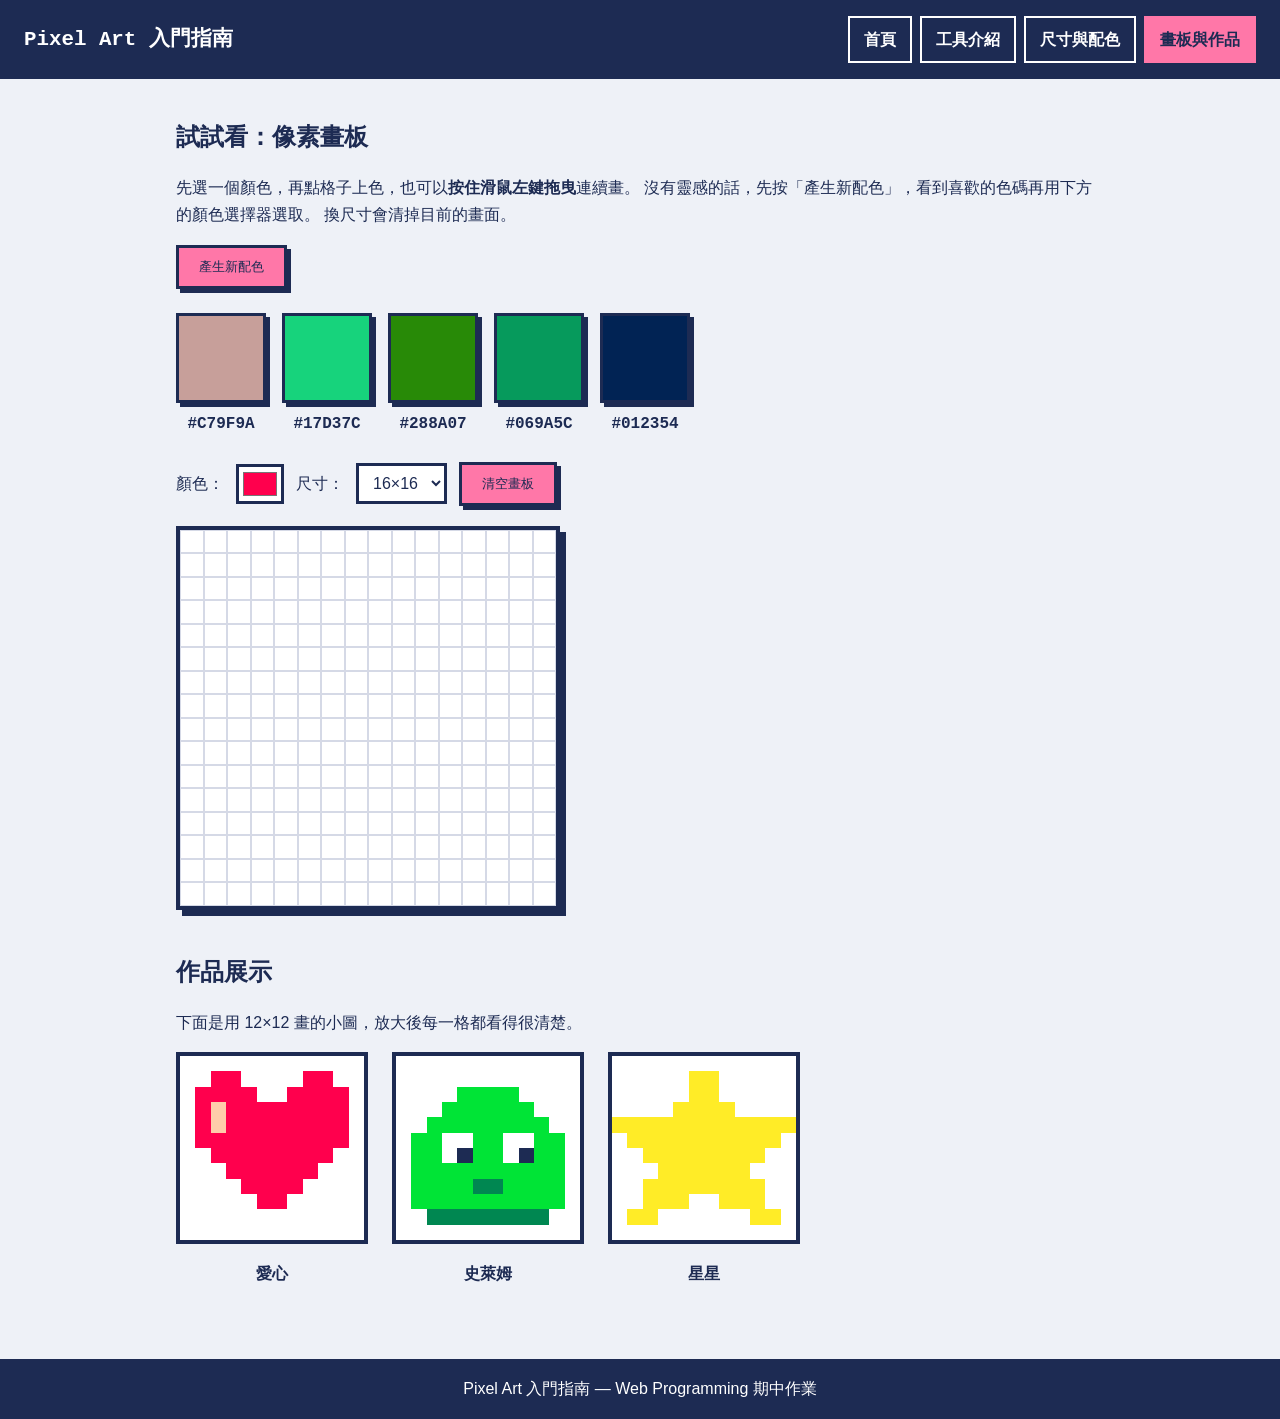
==== canvas.html @ 7750be11 "feat: write basic components and JS files" ====
<!DOCTYPE html>
<html lang="zh-Hant">
<head>
  <meta charset="UTF-8">
  <meta name="viewport" content="width=device-width, initial-scale=1">
  <title>畫板與作品 | Pixel Art 入門指南</title>
  <link rel="stylesheet" href="css/style.css">
</head>
<body>

  <header class="site-header">
    <h1 class="logo">Pixel Art 入門指南</h1>
    <nav>
      <ul class="nav-list">
        <li><a href="index.html">首頁</a></li>
        <li><a href="tools.html">工具介紹</a></li>
        <li><a href="reference.html">尺寸與配色</a></li>
        <li><a href="canvas.html" class="active">畫板與作品</a></li>
      </ul>
    </nav>
  </header>

  <main>

    <!-- ===== JS 功能 ①：像素畫板 ===== -->
    <section>
      <h2>試試看：像素畫板</h2>
      <p>先選一個顏色，再點格子上色，也可以<strong>按住滑鼠左鍵拖曳</strong>連續畫。
         沒有靈感的話，先按「產生新配色」，看到喜歡的色碼再用下方的顏色選擇器選取。
         換尺寸會清掉目前的畫面。</p>

      <!-- 配色產生器：跟 reference.html 用同一支 palette.js -->
      <button id="generate-btn" class="button" type="button">產生新配色</button>
      <div id="palette-output" class="swatch-row"></div>

      <div class="tools-bar">
        <label for="color-picker">顏色：</label>
        <input type="color" id="color-picker" value="#ff004d">
        <label for="size-select">尺寸：</label>
        <select id="size-select">
          <option value="8">8×8</option>
          <option value="16" selected>16×16</option>
          <option value="32">32×32</option>
        </select>
        <button id="clear-btn" class="button" type="button">清空畫板</button>
      </div>

      <!-- 格子由 canvas.js 產生，這裡先放空的 -->
      <div id="pixel-board" class="pixel-board"></div>
    </section>

    <!-- ===== 作品展示 ===== -->
    <section>
      <h2>作品展示</h2>
      <p>下面是用 12×12 畫的小圖，放大後每一格都看得很清楚。</p>

      <div class="gallery">
        <figure>
          <img class="pixel-img" src="images/heart.png" alt="紅色愛心像素圖">
          <figcaption>愛心</figcaption>
        </figure>
        <figure>
          <img class="pixel-img" src="images/slime.png" alt="綠色史萊姆像素圖，有兩顆眼睛">
          <figcaption>史萊姆</figcaption>
        </figure>
        <figure>
          <img class="pixel-img" src="images/star.png" alt="黃色星星像素圖">
          <figcaption>星星</figcaption>
        </figure>
      </div>
    </section>

  </main>

  <footer class="site-footer">
    <p>Pixel Art 入門指南 &mdash; Web Programming 期中作業</p>
  </footer>

  <script src="js/palette.js"></script>
  <script src="js/canvas.js"></script>
</body>
</html>
---- css/style.css ----
/* ===== 顏色變數：改這裡，全站顏色一起變 ===== */
:root {
  --bg: #eef1f7;      /* 頁面背景 */
  --ink: #1d2b53;     /* 文字與邊框 */
  --pink: #ff77a8;    /* 主要強調色 */
  --yellow: #ffec27;  /* hover 用 */
  --blue: #29adff;    /* 連結 */
  --white: #ffffff;   /* 卡片底色 */
}

/* ===== 基本設定 ===== */
* {
  box-sizing: border-box;   /* 寬度包含 padding 和邊框，算版面比較不會亂 */
}

body {
  margin: 0;
  font-family: "Segoe UI", "Noto Sans TC", sans-serif;
  background-color: var(--bg);
  color: var(--ink);
  line-height: 1.7;
}

h1, h2, h3 {
  font-family: "Courier New", monospace;  /* 等寬字型，有點像素遊戲的感覺 */
  line-height: 1.3;
}

a {
  color: var(--blue);
  font-weight: bold;
}

a:hover {
  background-color: var(--yellow);
  color: var(--ink);
}

main {
  max-width: 960px;     /* 內容不要拉太寬，閱讀比較舒服 */
  margin: 0 auto;       /* 左右 auto = 置中 */
  padding: 24px 16px;
}

section {
  margin-bottom: 48px;
}

/* ===== 頁首與導覽列 ===== */
.site-header {
  background-color: var(--ink);
  color: var(--white);
  padding: 16px 24px;
  display: flex;                 /* 讓 logo 和選單排成一列 */
  justify-content: space-between;
  align-items: center;
  flex-wrap: wrap;               /* 螢幕太窄時自動換行 */
  gap: 12px;
}

.logo {
  margin: 0;
  font-size: 1.3rem;
}

.nav-list {
  list-style: none;      /* 拿掉項目符號 */
  margin: 0;
  padding: 0;
  display: flex;
  gap: 8px;
  flex-wrap: wrap;
}

.nav-list a {
  display: block;
  padding: 8px 14px;
  color: var(--white);
  text-decoration: none;
  border: 2px solid var(--white);
}

.nav-list a:hover,
.nav-list a.active {
  background-color: var(--pink);
  border-color: var(--pink);
  color: var(--ink);
}

/* ===== 主視覺區 ===== */
.hero {
  display: flex;
  align-items: center;
  gap: 32px;
  flex-wrap: wrap;
}

.hero-text {
  flex: 1 1 320px;   /* 空間夠就長大，最小寬度 320px */
}

.pixel-img {
  width: 192px;
  height: 192px;
  image-rendering: pixelated;   /* 放大時保持方格邊緣，不要變模糊 */
  border: 4px solid var(--ink);
  background-color: var(--white);
}

/* ===== 按鈕 ===== */
.button {
  display: inline-block;
  padding: 10px 20px;
  background-color: var(--pink);
  color: var(--ink);
  text-decoration: none;
  border: 3px solid var(--ink);
  box-shadow: 4px 4px 0 var(--ink);   /* 沒有模糊的陰影，像素風的重點 */
}

.button:hover {
  background-color: var(--yellow);
  transform: translate(2px, 2px);      /* 按鈕往右下移，看起來像被按下去 */
  box-shadow: 2px 2px 0 var(--ink);
}

/* ===== 2×2 格狀版面 ===== */
.grid-2x2 {
  display: grid;
  grid-template-columns: 1fr 1fr;   /* 兩欄，寬度相等 */
  gap: 20px;                        /* 四格會自動排成兩列，所以是 2 行 2 欄 */
}

.cell {
  background-color: var(--white);
  border: 3px solid var(--ink);
  box-shadow: 4px 4px 0 var(--ink);
  padding: 16px 20px;
}

.cell:hover {
  background-color: var(--yellow);
}

.cell h3 {
  margin-top: 0;
}

/* 工具頁：卡片一張一張往下排，中間留空隙 */
.tool-list .cell {
  margin-bottom: 24px;
}

/* ===== 清單 ===== */
.steps li {
  margin-bottom: 8px;
}

/* ===== 表格 ===== */
.size-table {
  width: 100%;
  border-collapse: collapse;   /* 相鄰的邊框合併成一條 */
  background-color: var(--white);
  border: 3px solid var(--ink);
}

.size-table caption {
  font-weight: bold;
  margin-bottom: 8px;
  text-align: left;
}

.size-table th,
.size-table td {
  padding: 10px 14px;
  border: 2px solid var(--ink);
  text-align: left;
}

.size-table th {
  background-color: var(--ink);
  color: var(--white);
}

.size-table tbody tr:hover {
  background-color: var(--yellow);   /* 滑鼠移到哪一列，那一列就變色 */
}

/* ===== 配色產生器 ===== */
.swatch-row {
  display: flex;
  gap: 16px;
  flex-wrap: wrap;
  margin-top: 24px;
  margin-bottom: 24px;   /* 下面接其他內容時留一點空隙 */
}

.swatch {
  width: 90px;
  height: 90px;
  border: 3px solid var(--ink);
  box-shadow: 4px 4px 0 var(--ink);
}

.swatch-label {
  margin: 8px 0 0;
  font-family: "Courier New", monospace;
  font-weight: bold;
  text-align: center;
}

/* ===== 像素畫板 ===== */
.tools-bar {
  display: flex;
  align-items: center;
  gap: 12px;
  flex-wrap: wrap;
  margin-bottom: 20px;
}

#color-picker {
  width: 48px;
  height: 40px;
  border: 3px solid var(--ink);
  background-color: var(--white);
  cursor: pointer;
}

#size-select {
  padding: 8px 10px;
  border: 3px solid var(--ink);
  background-color: var(--white);
  color: var(--ink);
  font-family: inherit;
  font-size: 1rem;
  cursor: pointer;
}

#size-select:hover {
  background-color: var(--yellow);
}

.pixel-board {
  user-select: none;             /* 拖曳時不要選取到文字或元素 */
  display: grid;                 /* 欄數由 canvas.js 設定 */
  width: 384px;                  /* 16 格 x 每格 24px */
  max-width: 100%;               /* 手機上不要超出螢幕 */
  aspect-ratio: 1 / 1;           /* 維持正方形 */
  border: 4px solid var(--ink);
  box-shadow: 6px 6px 0 var(--ink);
  background-color: var(--white);
}

.pixel {
  background-color: var(--white);
  border: 1px solid #d5d9e6;     /* 淡淡的格線 */
  cursor: pointer;
}

.pixel:hover {
  outline: 2px solid var(--pink);   /* 滑鼠移到哪一格就標出來 */
  outline-offset: -2px;
}

/* ===== 作品展示 ===== */
.gallery {
  display: flex;
  gap: 24px;
  flex-wrap: wrap;
}

.gallery figure {
  margin: 0;
  text-align: center;
}

.gallery figcaption {
  margin-top: 8px;
  font-weight: bold;
}

/* ===== 頁尾 ===== */
.site-footer {
  background-color: var(--ink);
  color: var(--white);
  text-align: center;
  padding: 16px;
}

.site-footer p {
  margin: 0;
}

/* ===== 手機版：螢幕窄時 2×2 改成單欄 ===== */
@media (max-width: 600px) {
  .grid-2x2 {
    grid-template-columns: 1fr;
  }
}
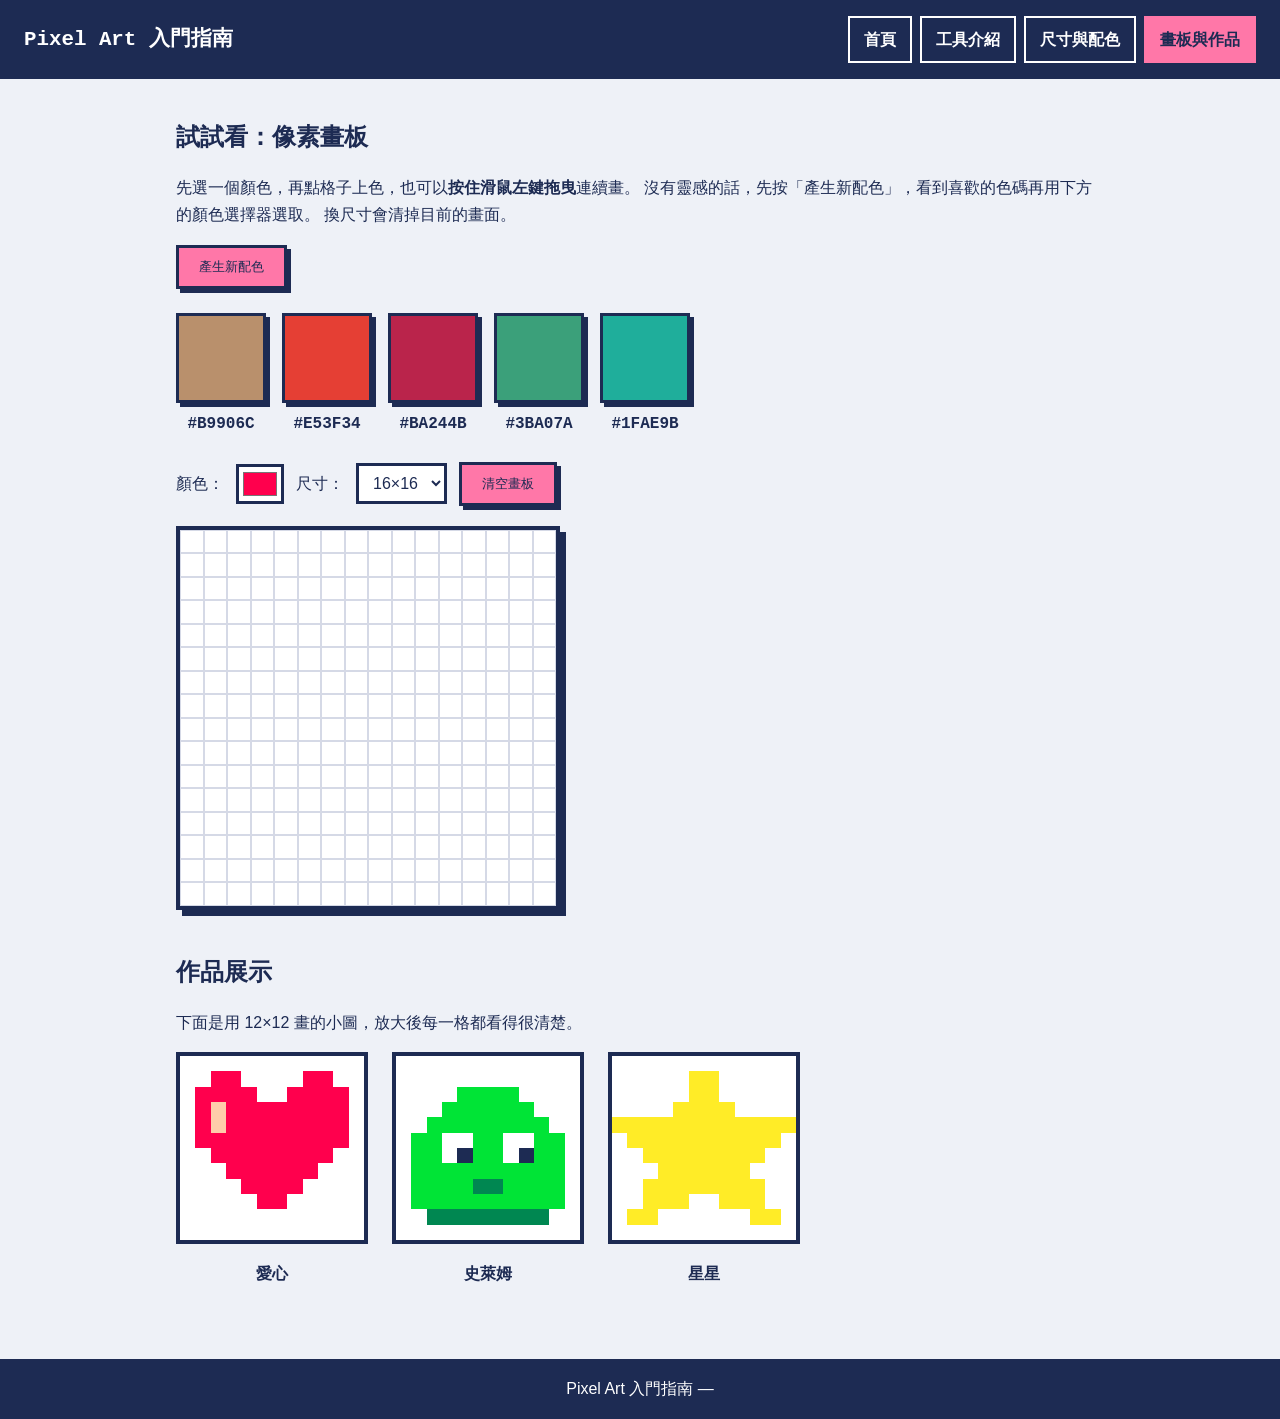
==== commit b292e251: "fix: update footer" ====
--- a/canvas.html
+++ b/canvas.html
@@ -73,7 +73,7 @@
   </main>
 
   <footer class="site-footer">
-    <p>Pixel Art 入門指南 &mdash; Web Programming 期中作業</p>
+    <p>Pixel Art 入門指南 &mdash;</p>
   </footer>
 
   <script src="js/palette.js"></script>
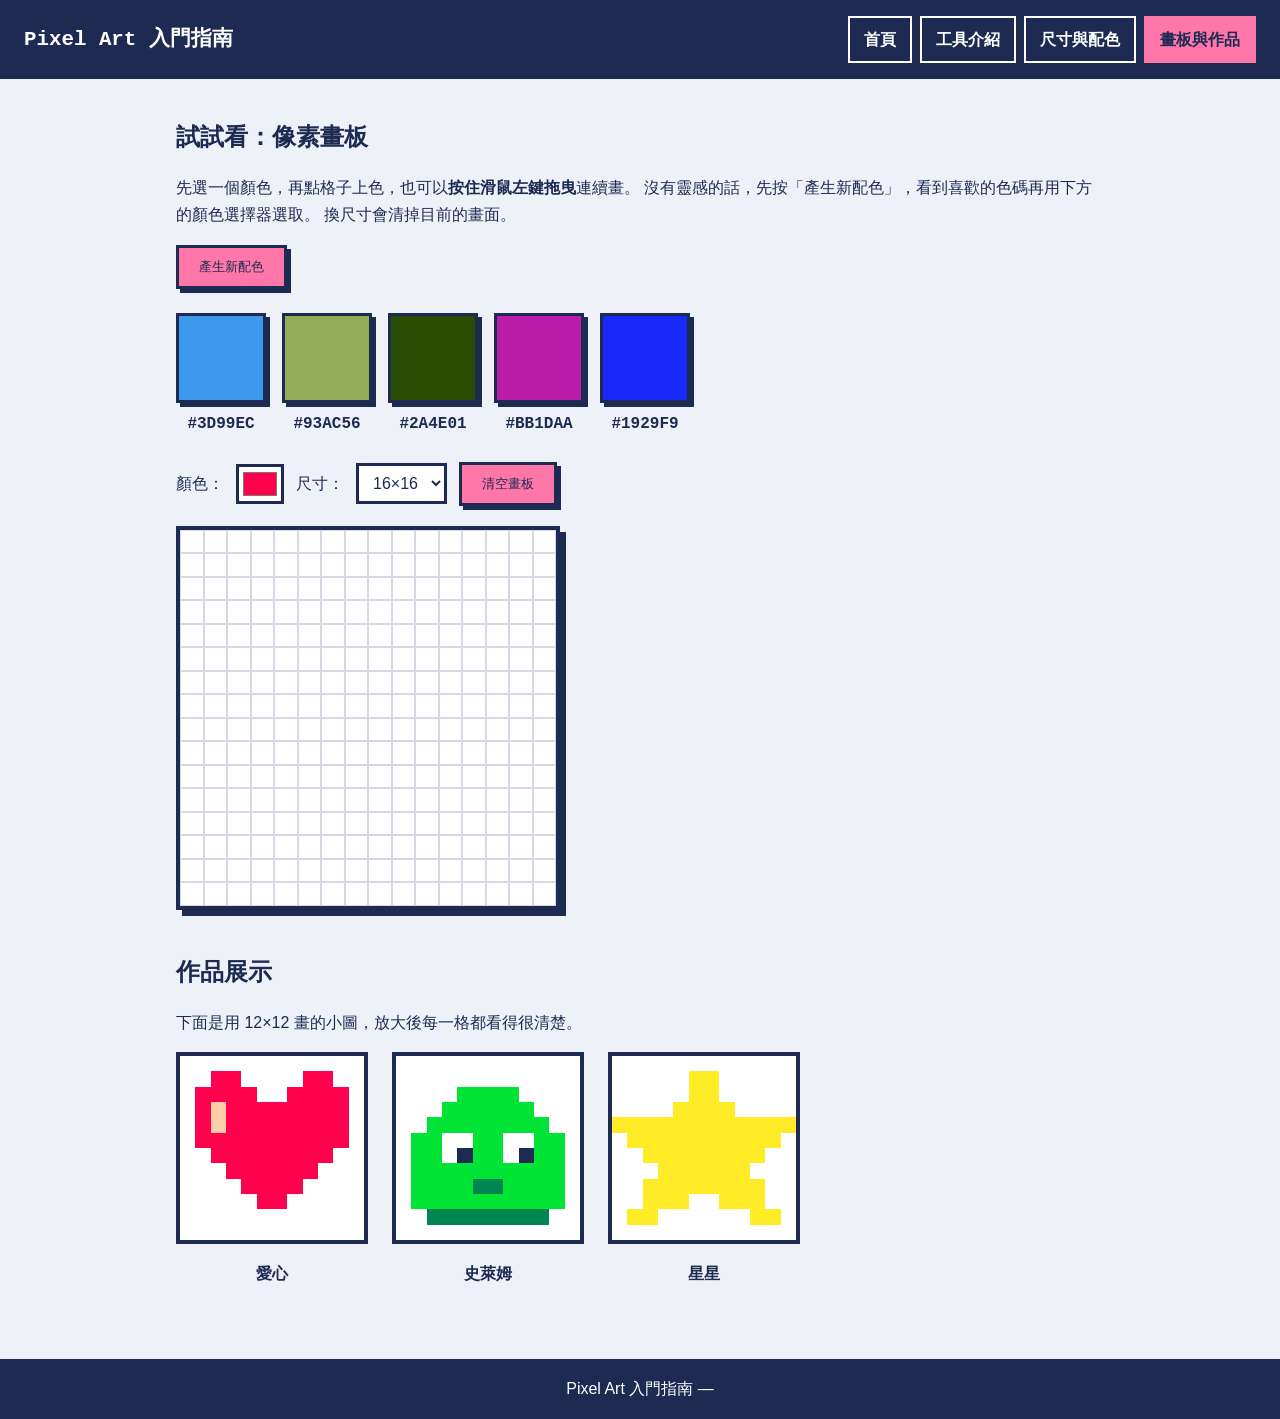
==== commit 9aee705c: "fix: describe of slime" ====
--- a/canvas.html
+++ b/canvas.html
@@ -60,7 +60,7 @@
           <figcaption>愛心</figcaption>
         </figure>
         <figure>
-          <img class="pixel-img" src="images/slime.png" alt="綠色史萊姆像素圖，有兩顆眼睛">
+          <img class="pixel-img" src="images/slime.png" alt="綠色史萊姆像素圖">
           <figcaption>史萊姆</figcaption>
         </figure>
         <figure>
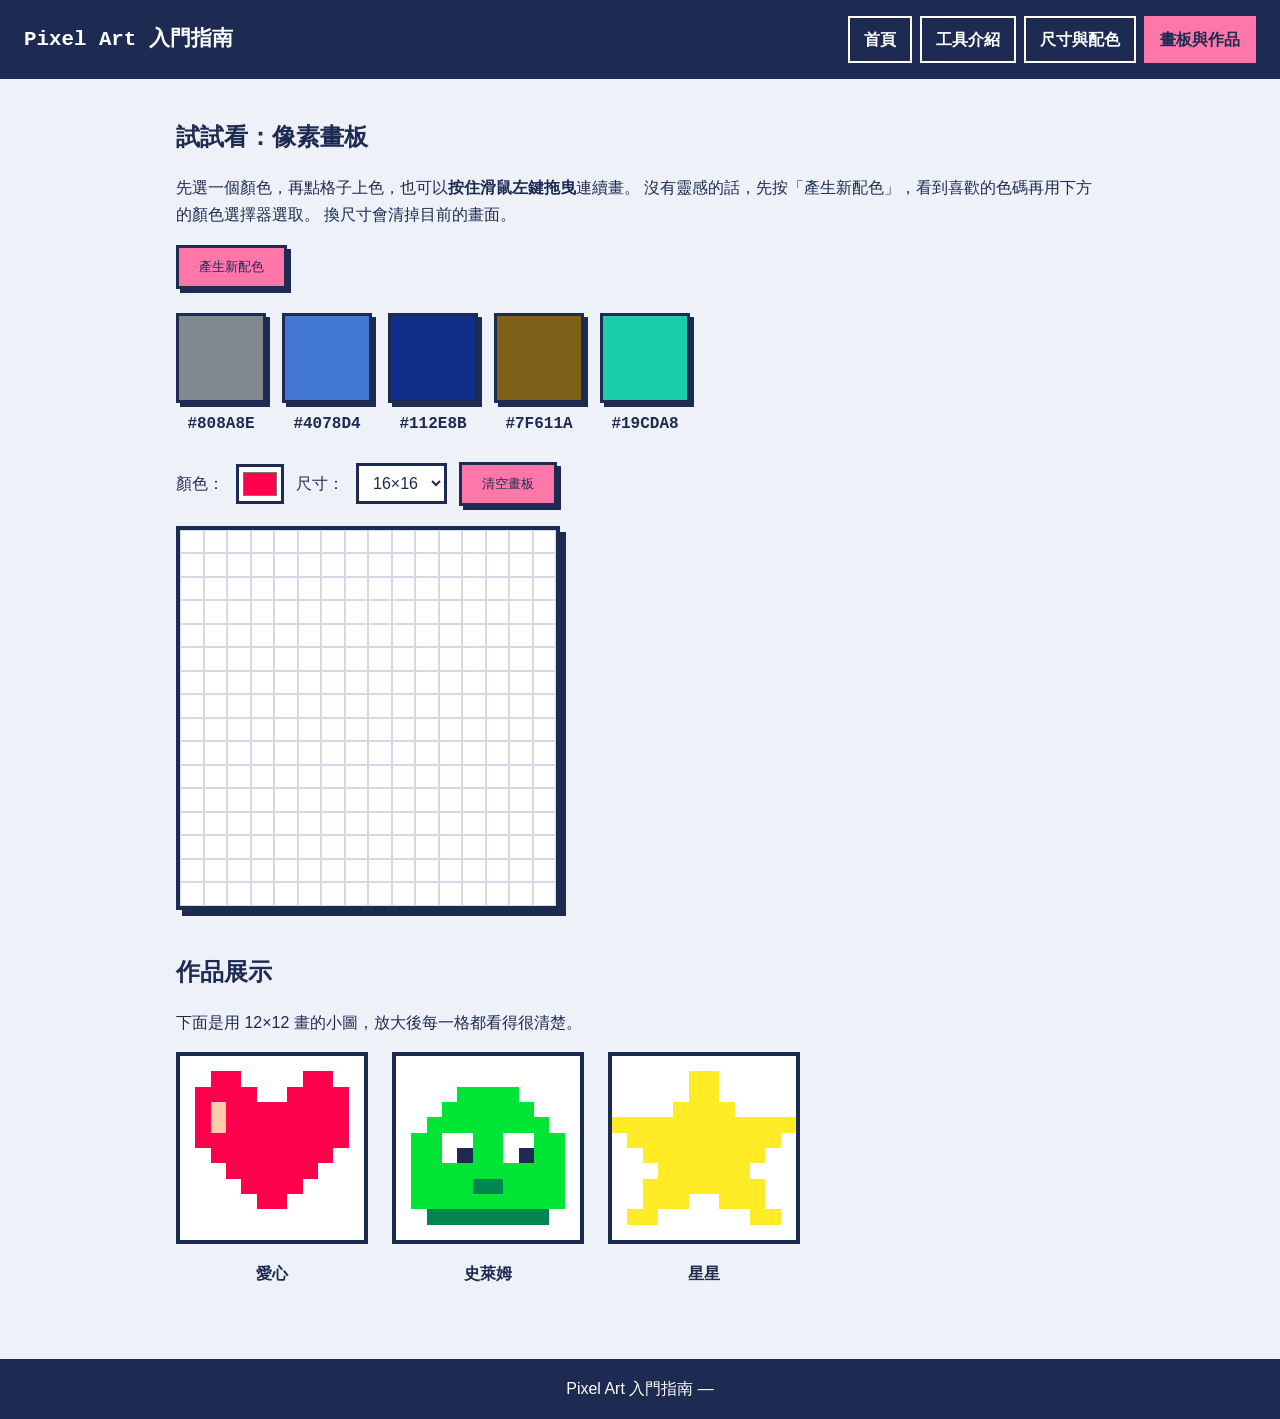
==== commit c8a4bf5a: "fix: comment" ====
--- a/canvas.html
+++ b/canvas.html
@@ -22,7 +22,7 @@
 
   <main>
 
-    <!-- ===== JS 功能 ①：像素畫板 ===== -->
+    <!-- ===== JS 功能 ：像素畫板 ===== -->
     <section>
       <h2>試試看：像素畫板</h2>
       <p>先選一個顏色，再點格子上色，也可以<strong>按住滑鼠左鍵拖曳</strong>連續畫。
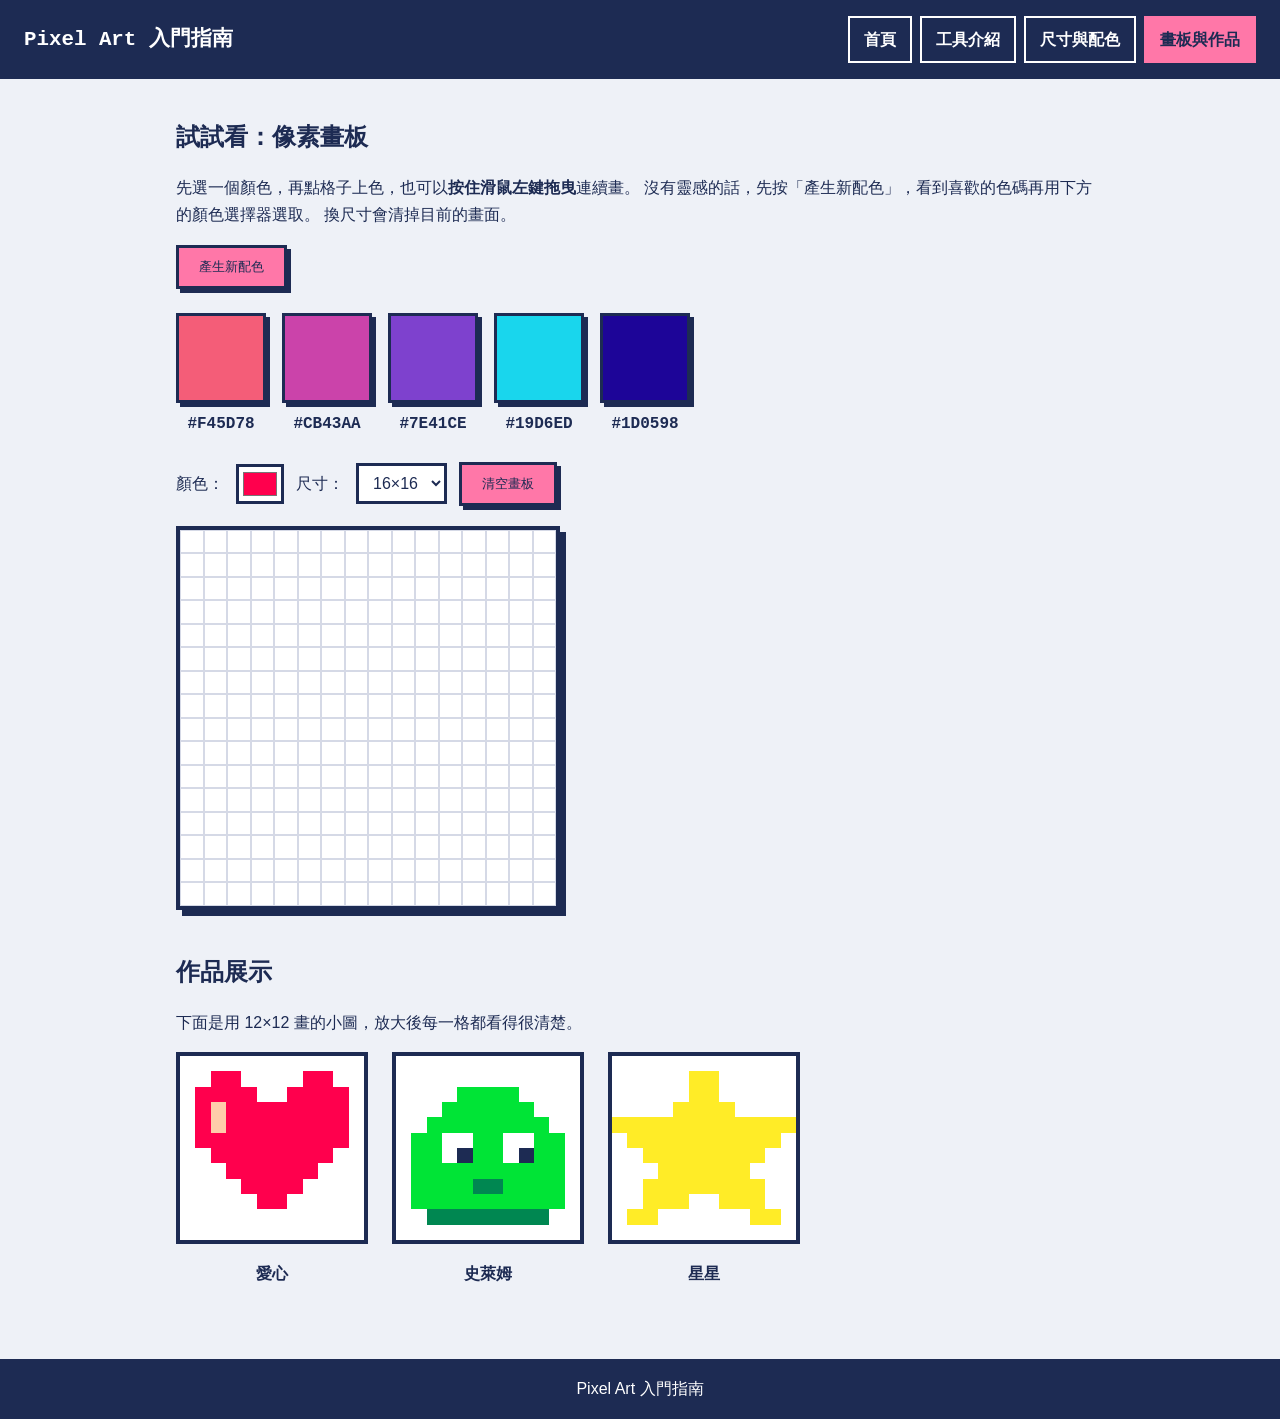
==== commit 222ad53a: "Remove unnecessary HTML entity in footer" ====
--- a/canvas.html
+++ b/canvas.html
@@ -73,10 +73,10 @@
   </main>
 
   <footer class="site-footer">
-    <p>Pixel Art 入門指南 &mdash;</p>
+    <p>Pixel Art 入門指南</p>
   </footer>
 
   <script src="js/palette.js"></script>
   <script src="js/canvas.js"></script>
 </body>
-</html>+</html>
--- a/css/style.css
+++ b/css/style.css
@@ -22,7 +22,7 @@
 }
 
 h1, h2, h3 {
-  font-family: "Courier New", monospace;  /* 等寬字型，有點像素遊戲的感覺 */
+  font-family: "Courier New", monospace; 
   line-height: 1.3;
 }
 
@@ -37,7 +37,7 @@
 }
 
 main {
-  max-width: 960px;     /* 內容不要拉太寬，閱讀比較舒服 */
+  max-width: 960px;   
   margin: 0 auto;       /* 左右 auto = 置中 */
   padding: 24px 16px;
 }
@@ -96,13 +96,13 @@
 }
 
 .hero-text {
-  flex: 1 1 320px;   /* 空間夠就長大，最小寬度 320px */
+  flex: 1 1 320px;   
 }
 
 .pixel-img {
   width: 192px;
   height: 192px;
-  image-rendering: pixelated;   /* 放大時保持方格邊緣，不要變模糊 */
+  image-rendering: pixelated;   /* 放大時保持方格邊緣*/
   border: 4px solid var(--ink);
   background-color: var(--white);
 }
@@ -115,7 +115,7 @@
   color: var(--ink);
   text-decoration: none;
   border: 3px solid var(--ink);
-  box-shadow: 4px 4px 0 var(--ink);   /* 沒有模糊的陰影，像素風的重點 */
+  box-shadow: 4px 4px 0 var(--ink);   
 }
 
 .button:hover {
@@ -290,10 +290,3 @@
 .site-footer p {
   margin: 0;
 }
-
-/* ===== 手機版：螢幕窄時 2×2 改成單欄 ===== */
-@media (max-width: 600px) {
-  .grid-2x2 {
-    grid-template-columns: 1fr;
-  }
-}
